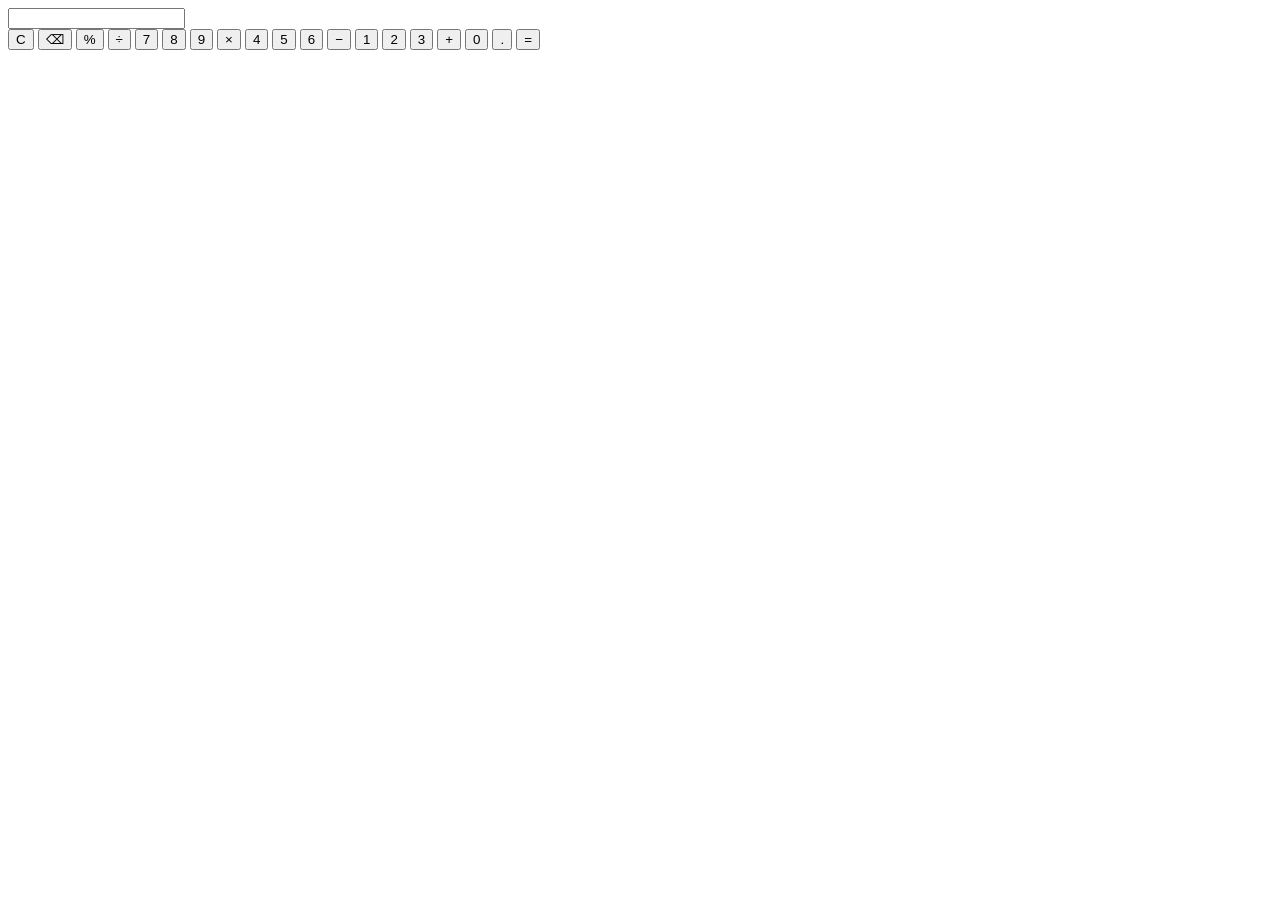
==== task-2-build-a-calculator/index.html @ 77243107 "Add index.html for calculator application" ====
<!DOCTYPE html>
<html lang="en">
<head>
  <meta charset="UTF-8" />
  <meta name="viewport" content="width=device-width, initial-scale=1.0"/>
  <title>Calculator</title>
  <link rel="stylesheet" href="calci.css">
</head>
<body>

<div class="calculator">
  
  <input type="text" id="display" readonly>

  <div class="buttons">

    <button onclick="clearDisplay()" class="operator">C</button>
    <button onclick="deleteLast()" class="operator">⌫</button>
    <button onclick="appendValue('%')" class="operator">%</button>
    <button onclick="appendValue('/')" class="operator">÷</button>

    <button onclick="appendValue('7')">7</button>
    <button onclick="appendValue('8')">8</button>
    <button onclick="appendValue('9')">9</button>
    <button onclick="appendValue('*')" class="operator">×</button>

    <button onclick="appendValue('4')">4</button>
    <button onclick="appendValue('5')">5</button>
    <button onclick="appendValue('6')">6</button>
    <button onclick="appendValue('-')" class="operator">−</button>

    <button onclick="appendValue('1')">1</button>
    <button onclick="appendValue('2')">2</button>
    <button onclick="appendValue('3')">3</button>
    <button onclick="appendValue('+')" class="operator">+</button>

    <button onclick="appendValue('0')" class="zero">0</button>
    <button onclick="appendValue('.')">.</button>
    <button onclick="calculate()" class="equal">=</button>

  </div>
</div>

<script src="calci.js"></script>
</body>
</html>
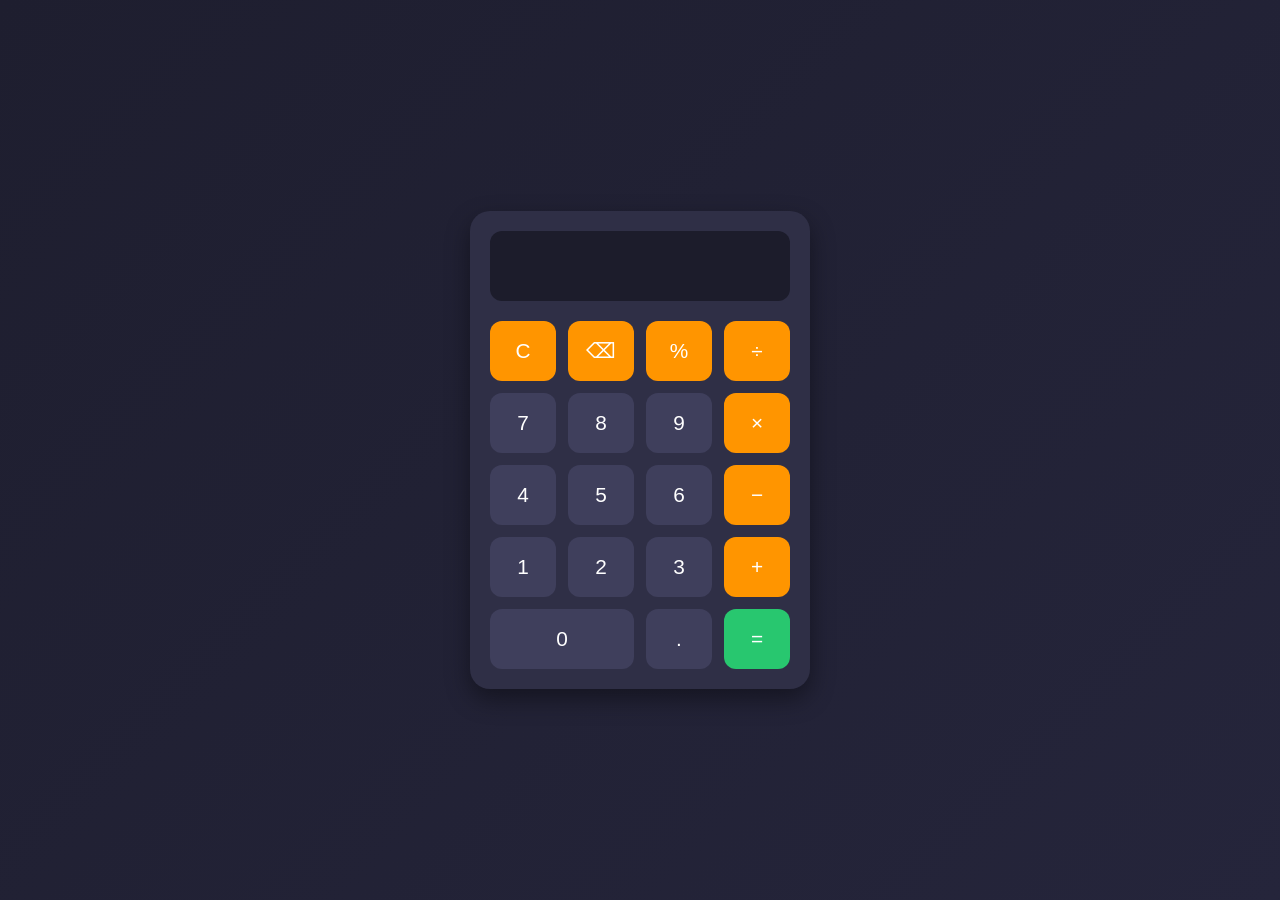
==== commit 76feaa17: "Update index.html" ====
--- a/task-2-build-a-calculator/index.html
+++ b/task-2-build-a-calculator/index.html
@@ -4,7 +4,7 @@
   <meta charset="UTF-8" />
   <meta name="viewport" content="width=device-width, initial-scale=1.0"/>
   <title>Calculator</title>
-  <link rel="stylesheet" href="calci.css">
+  <link rel="stylesheet" href="style.css">
 </head>
 <body>
 
@@ -41,6 +41,6 @@
   </div>
 </div>
 
-<script src="calci.js"></script>
+<script src="script.js"></script>
 </body>
 </html>
--- a/task-2-build-a-calculator/style.css
+++ b/task-2-build-a-calculator/style.css
@@ -0,0 +1,82 @@
+*{
+    margin: 0;
+    padding: 0;
+    box-sizing: border-box;
+    font-family: Arial, sans-serif;
+}
+
+body{
+    height: 100vh;
+    display: flex;
+    justify-content: center;
+    align-items: center;
+    background: linear-gradient(135deg, #1e1e2f, #25253b);
+}
+
+.calculator{
+    width: 340px;
+    background: #2f2f46;
+    padding: 20px;
+    border-radius: 20px;
+    box-shadow: 0 10px 25px rgba(0,0,0,0.4);
+}
+
+#display{
+    width: 100%;
+    height: 70px;
+    border: none;
+    outline: none;
+    border-radius: 12px;
+    margin-bottom: 20px;
+    padding: 15px;
+    font-size: 2rem;
+    text-align: right;
+    background: #1c1c2b;
+    color: white;
+}
+
+.buttons{
+    display: grid;
+    grid-template-columns: repeat(4, 1fr);
+    gap: 12px;
+}
+
+button{
+    height: 60px;
+    border: none;
+    border-radius: 12px;
+    font-size: 1.3rem;
+    cursor: pointer;
+    transition: 0.2s;
+    background: #3f3f5c;
+    color: white;
+}
+
+button:hover{
+    transform: scale(1.05);
+    background: #50507a;
+}
+
+button:active{
+    transform: scale(0.95);
+}
+
+.operator{
+    background: #ff9500;
+}
+
+.operator:hover{
+    background: #ffad33;
+}
+
+.equal{
+    background: #28c76f;
+}
+
+.equal:hover{
+    background: #3ddc84;
+}
+
+.zero{
+    grid-column: span 2;
+}
